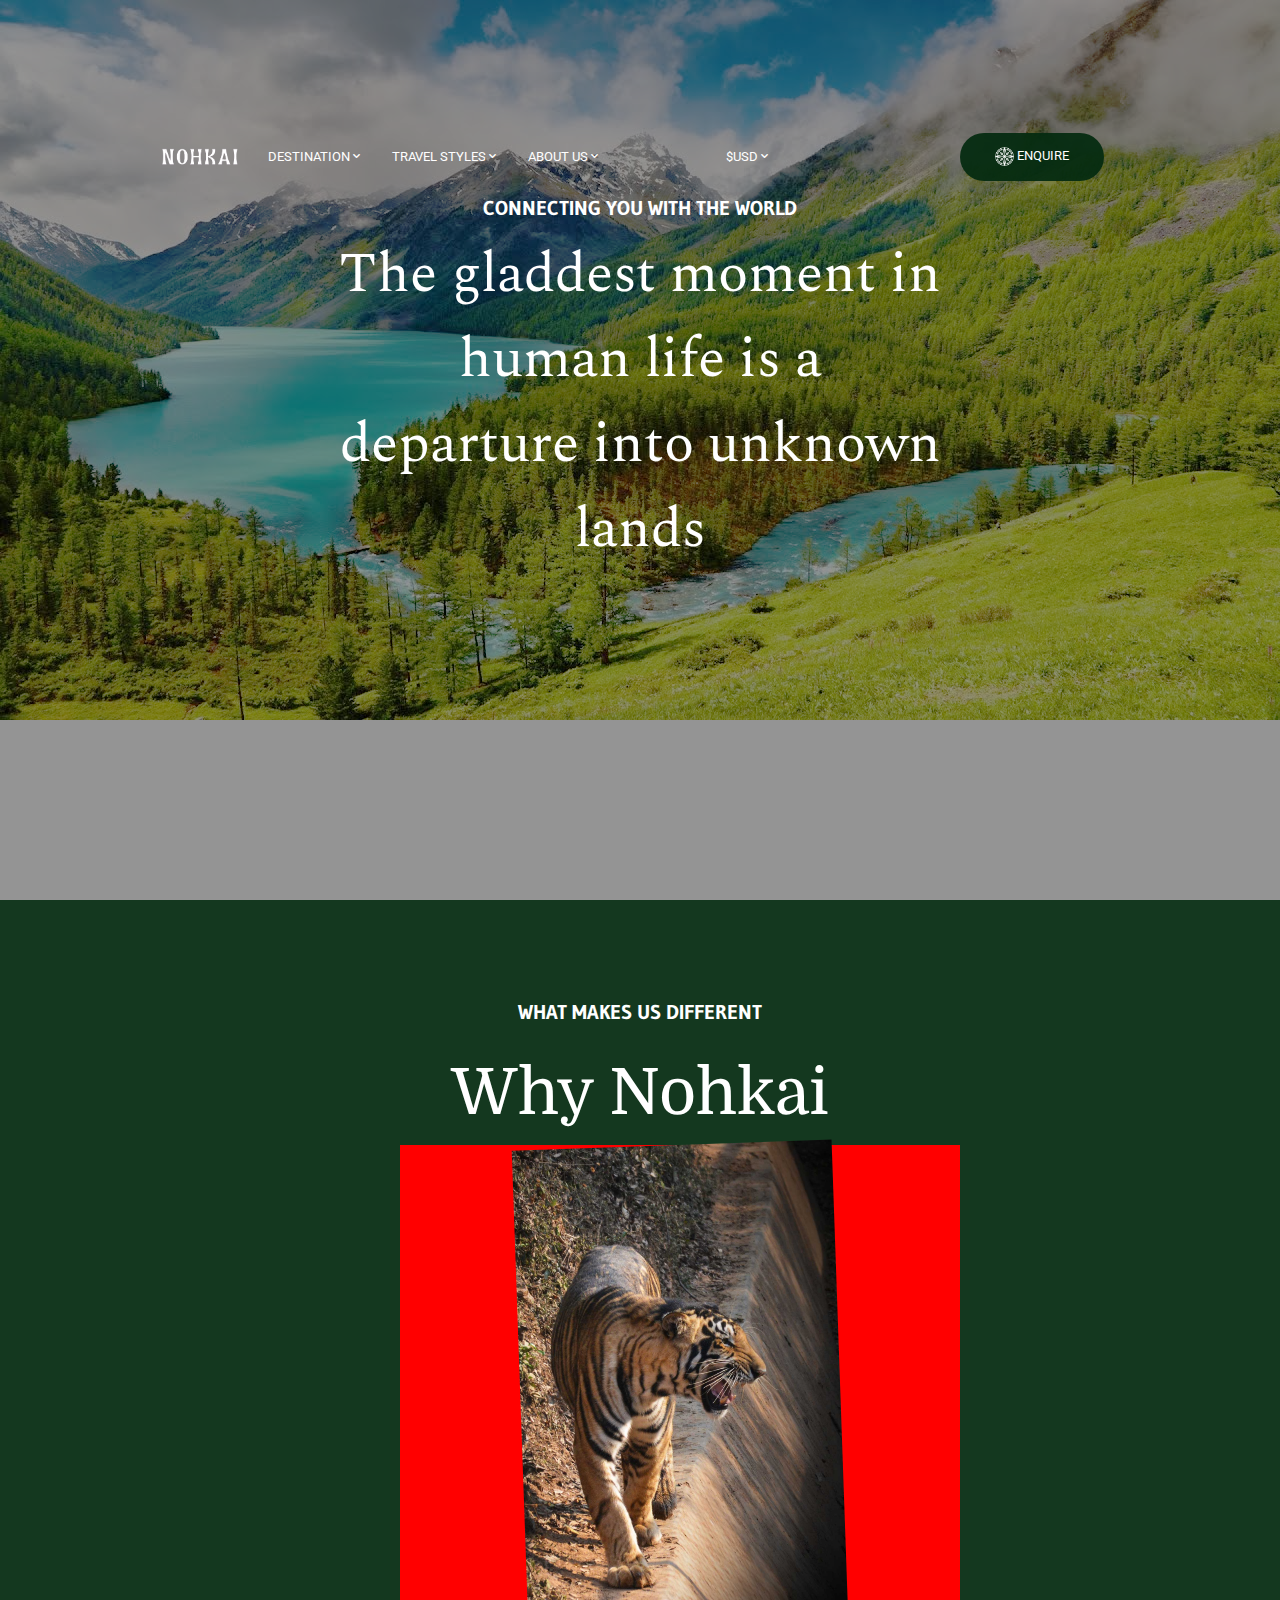
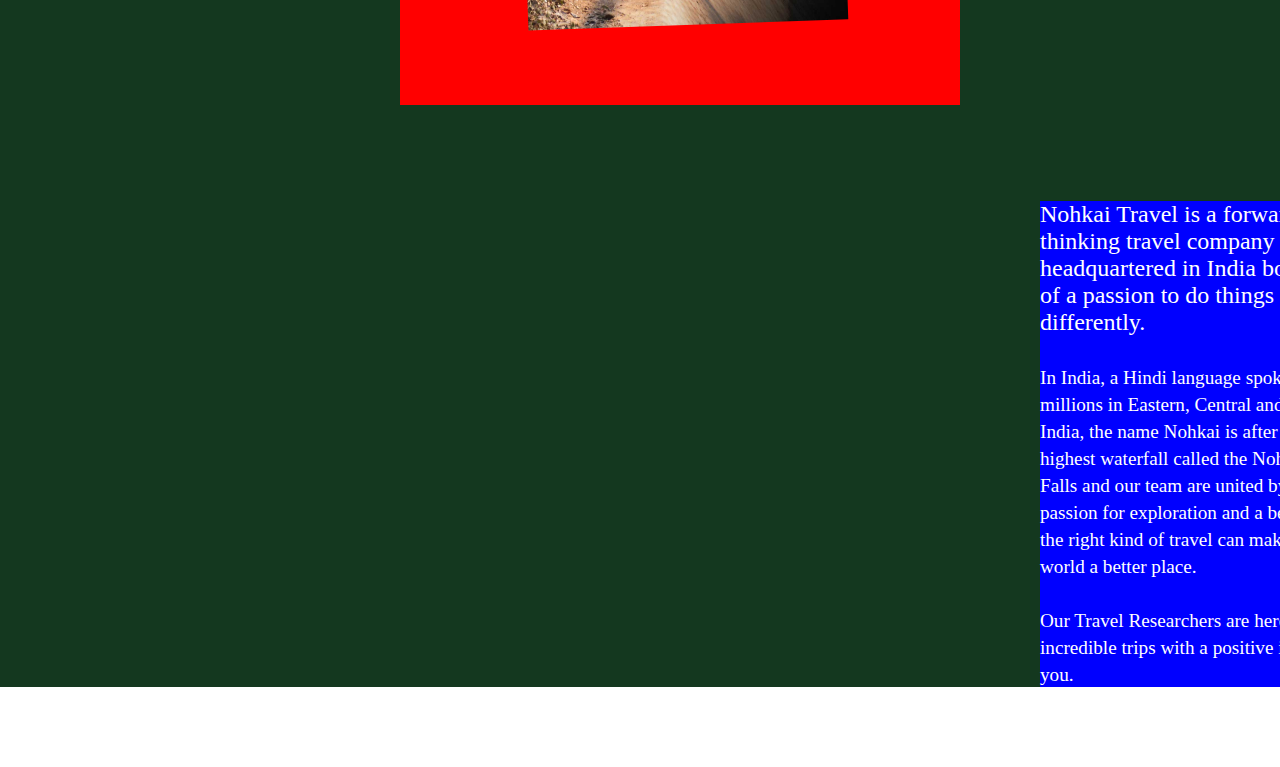
==== Travel/tour.html @ 5e2ddb23 "web dev" ====
<!DOCTYPE html>
<html lang="en">
<head>
    <meta charset="UTF-8">
    <meta http-equiv="X-UA-Compatible" content="IE=edge">
    <meta name="viewport" content="width=device-width, initial-scale=1.0">
    <link rel="stylesheet" href = "css/all.min.css">
    <link rel="stylesheet" href = "tour.css">
    <title>Nohkai | Home</title>
</head>
<body>
    <div class = "intro">
        <div class = "hdr">CONNECTING YOU WITH THE WORLD</div>
        <div class= "hdg">
            <p>The gladdest moment in human life is a departure into unknown lands</p>
        </div>
        <div class="nav">
            <img src="images/Nohkai_logo.png" alt= "Nohkai Logo" class= "logo">
            <ul>
                <li><a href= "#destination">DESTINATION <i class="fas fa-chevron-down"></i></a></li>
                <li><a href= "#travelstyles">TRAVEL STYLES <i class="fas fa-chevron-down"></i></a></li>
                <li class= "cntr-el"><a href= "#about">ABOUT US <i class="fas fa-chevron-down"></i></a></li>
                <li class= "usd"><a href= "#usd" id="usd-hr">$USD <i class="fas fa-chevron-down"></i></a></li>
                <li class="enquire"><a href= "#enquire" id= "nqr-hr"><img src="images/compass.png" alt="Compass" class="compass"> ENQUIRE</a></li>
            </ul>
        </div>
    </div>
    <div class= "features">
        <h6>WHAT MAKES US DIFFERENT</h6>
        <h2>Why Nohkai</h2>
        <div class= "cntrl-img">
            <img src="images/tiger.jpg" alt="Tiger">
        </div>
        <div class= "why-nohkai">Nohkai Travel is a forward-thinking travel company headquartered in India born out of a passion to do things differently.<br><br>
            <span>In India, a Hindi language spoken by millions in Eastern, Central and Southern India, the name Nohkai is after the
            highest waterfall called the NohkaLikai Falls and our team are united by a passion for exploration and a belief that 
            the right kind of travel can make the world a better place.<br><br>Our Travel Researchers are here to create incredible trips 
            with a positive impact for you.</span></div>
    </div> 
</body>
</html>
---- Travel/tour.css ----
@import url('https://fonts.googleapis.com/css2?family=Spectral:ital,wght@1,500&display=swap');/*spectral*/
@import url('https://fonts.googleapis.com/css2?family=Domine&display=swap');/*domine*/
@import url('https://fonts.googleapis.com/css2?family=Gudea:wght@700&display=swap');/*gudea*/
@import url('https://fonts.googleapis.com/css2?family=Roboto:wght@500&display=swap');/*roboto*/
*{
    box-sizing: border-box;
    margin: 0;
    padding: 0;
    text-decoration: none;
}
body{
    color: black;
}
.hdg{
    color: white;
    display: block;
    font-family: 'Spectral', serif;
    font-size: 3.5rem;
    margin: 0 auto 0 auto;
    padding: 0;
    position: relative;
    text-align:center;
    top: 13rem;
    width: 38rem;  
}
.hdr{
    color: #fff;
    display: block;
    font-family: 'Gudea', sans-serif;
    font-size: 1.25rem;
    font-weight: bold;
    margin: 0 auto 0 auto;
    position: relative;
    text-align: center;
    text-decoration: solid;
    top: 12.25rem;
    width: 30rem;
}
.intro:not(.hdr .head){
    background-blend-mode: darken;
    background-image:url("images/background_mountain.jpg");
    background-color: rgba(85, 85, 85, 0.63);
    background-repeat: no-repeat;
    background-size: 100%;
    height: 100vh;
    visibility: inherit;
    width: 100%;
}
.logo{
    cursor: pointer;
    bottom: 1rem;
    position: relative;
    width: 5rem;
}
.nav{
    align-items: center;
    bottom: 15rem;
    color: white;
    display: flex;
    font-family: 'Roboto', sans-serif;
    font-size: 0.8rem;
    justify-content: space-between;
    padding-left: 10rem;
    position: relative;
    width: 100%;
}
.nav > ul{
    display: inline-block;
    list-style-type: none;
    padding: 25px 0;
}
.nav > ul > .cntr-el{
    margin-right: 27rem;
}
.nav > ul > li{
    float: left;
    margin: 0 1rem;
    text-decoration: none;    
}
.nav > ul > li > a{
    color: white;
    position: relative;
}
.nav > ul > li > a::after{/*underline*/
    background-color: white;
    bottom: 0;
    content: "";
    height: 0.07rem;
    left: 0;
    position: absolute;
    transition: 0.3s;
    width: 0;
}
.nav > ul > li > a:hover::after{
    width: 100%;
}
.nav > ul > li > a > .compass{
    height: 1.2rem;
    position: relative;
    top: 0.35rem;
    width: 1.2rem;
}
.nav > ul > .enquire{
    align-items: center;
    background-color: rgba(4, 43, 16, 0.938);
    border-radius: 3.125rem;
    bottom: 1rem;
    cursor: pointer;
    height: 3rem;
    padding-top: 0.5rem;
    position: relative;
    right: 10rem;
    text-align: center;
    width: 9rem;
}
.nav > ul > .enquire:hover{
    background-color: rgb(236, 93, 10);
}
.nav > ul > li > #nqr-hr::after{
    background-color: transparent;
}
.nav > ul > li > #usd-hr::after{
    background-color: transparent;
}
.nav > ul > li > a > i{
    bottom: 0.1rem;
    font-size: 0.5rem;
    position: relative;
}
.nav > ul > .usd{
   position: relative; 
   right: 20rem;
}

/*mid part*/

.features{
    background-color: rgba(4, 43, 16, 0.938);
    color: white;
    height: auto;
    text-align: center;
    padding-top: 6.25rem;
    width: 100%;
}
.features h6{
    font-family: 'Gudea', sans-serif;
    font-size: 1.25rem;
}
.features h2{
    font-family: 'Domine', serif;
    font-size: 4rem;
    font-weight: lighter;
    padding-top: 2rem;
}
.features .cntrl-img{
    background-color: red;
    display: inline-block;
    height: 35rem;
    margin: 1rem 25rem;
    width: 35rem;
}
.features .cntrl-img img{
    height: 30rem;
    width: 20rem;
    transform: rotate(-2deg);
}
.features .why-nohkai{
    background-color: blue;
    font-size: 1.5rem;
    margin: 5rem 65rem;
    text-align: left;
    width: 20rem;
}
.features .why-nohkai span{
    font-size: 1.2rem;
}
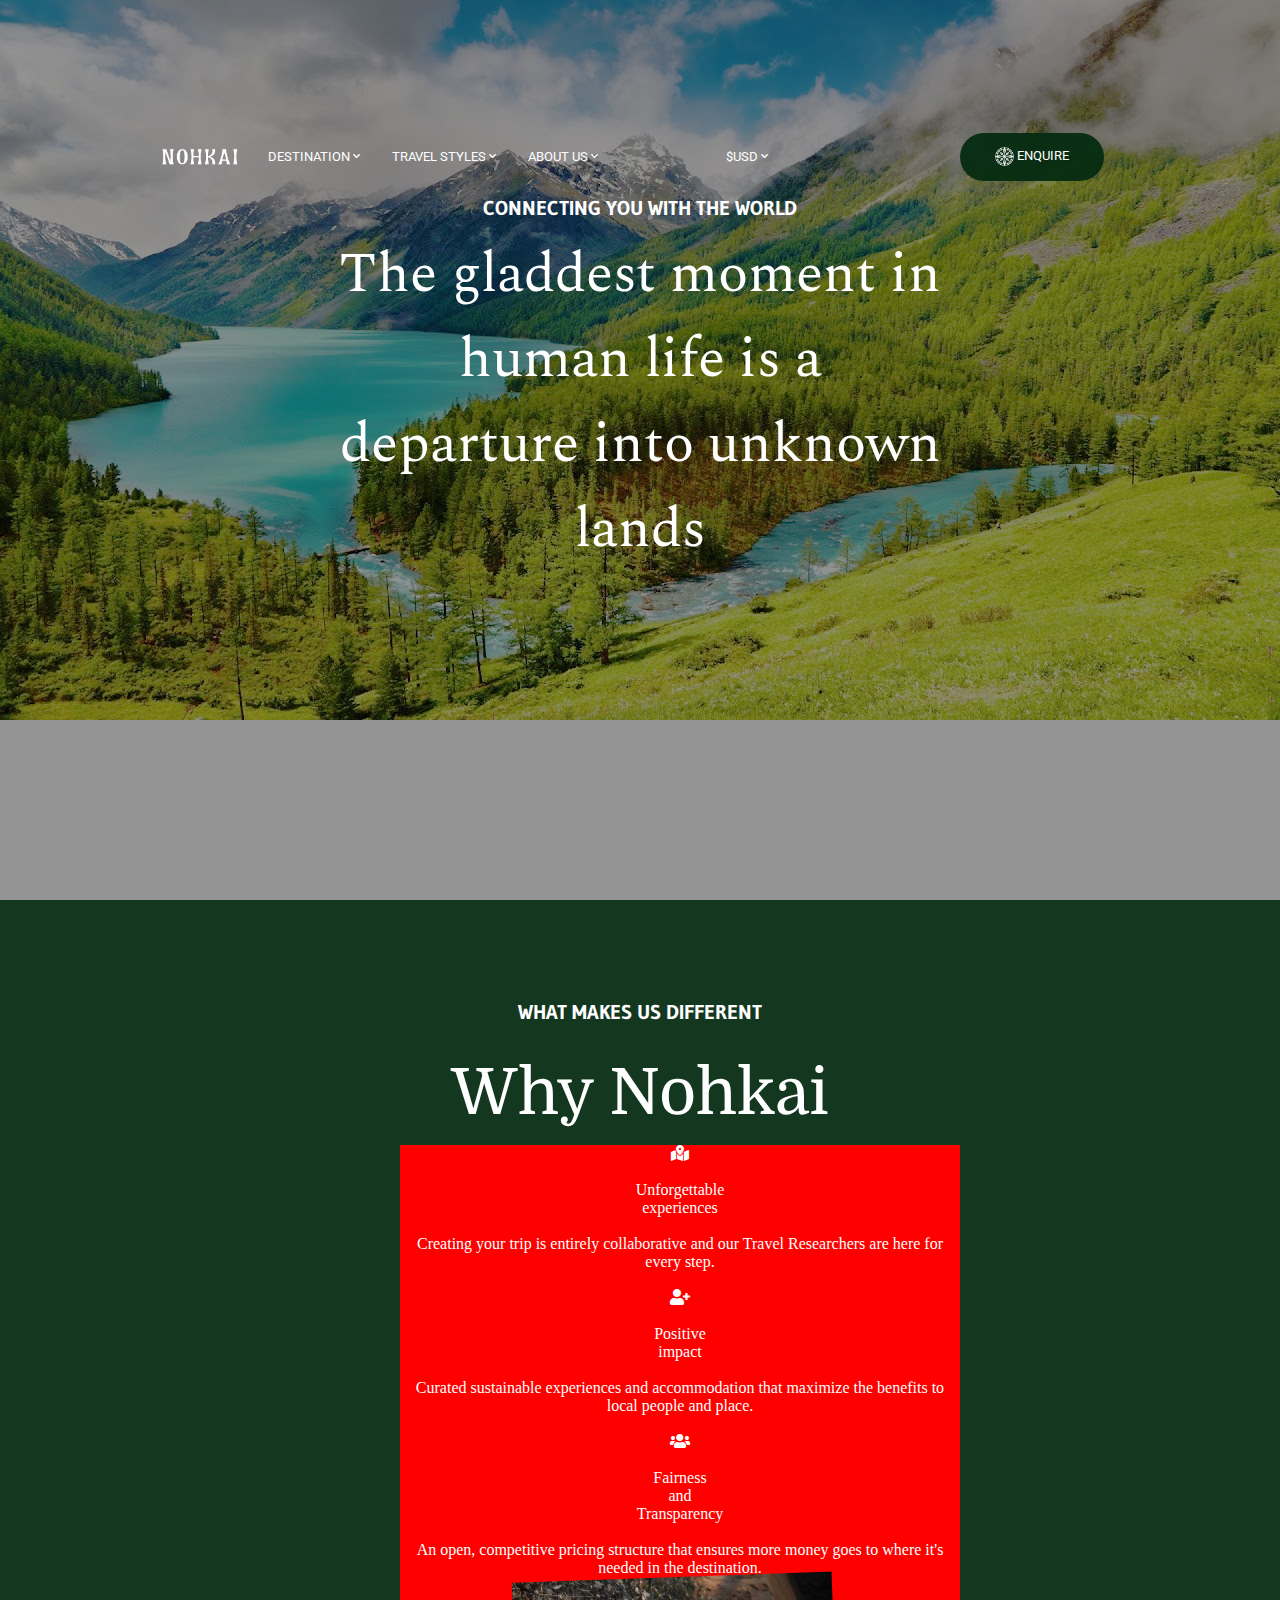
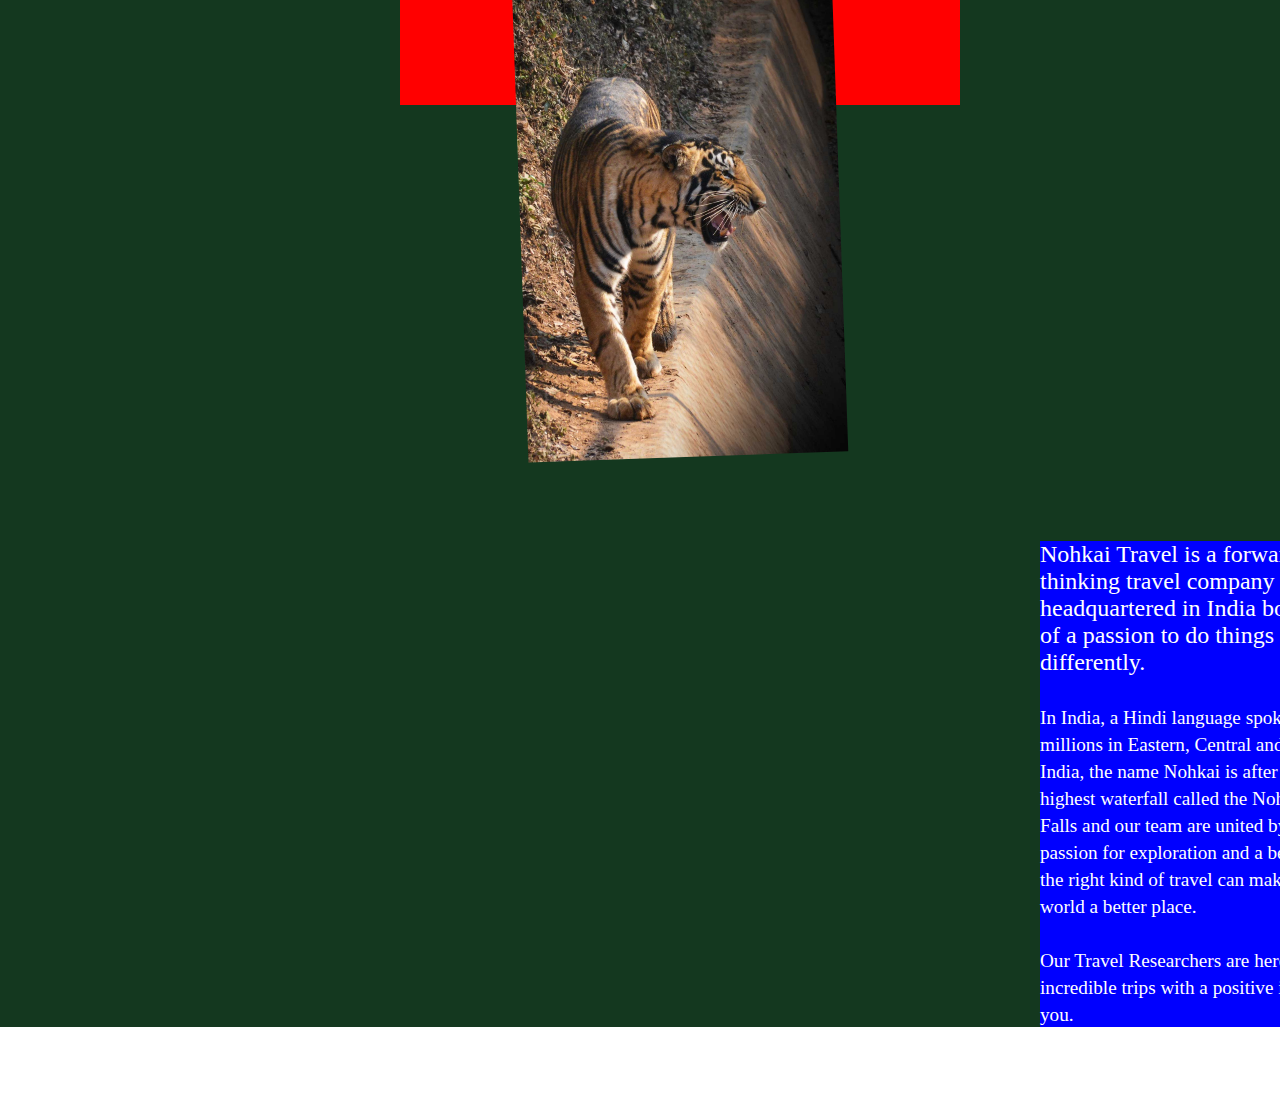
==== commit c5ccee13: "Update tour.html" ====
--- a/Travel/tour.html
+++ b/Travel/tour.html
@@ -4,6 +4,7 @@
     <meta charset="UTF-8">
     <meta http-equiv="X-UA-Compatible" content="IE=edge">
     <meta name="viewport" content="width=device-width, initial-scale=1.0">
+    <link rel="icon" type="image/png" href="images/favicon.ico"/>
     <link rel="stylesheet" href = "css/all.min.css">
     <link rel="stylesheet" href = "tour.css">
     <title>Nohkai | Home</title>
@@ -29,6 +30,12 @@
         <h6>WHAT MAKES US DIFFERENT</h6>
         <h2>Why Nohkai</h2>
         <div class= "cntrl-img">
+            <div class = "describe"><span class = "heading"><i class="fas fa-map-marked-alt"></i><br><br>Unforgettable<br>experiences<br><br></span>
+                Creating your trip is entirely collaborative and our Travel Researchers are here for every step.</div><br>
+            <div class = "describe impact"><span class = "heading"><i class="fas fa-user-plus"></i><br><br>Positive<br>impact<br><br></span>
+                Curated sustainable experiences and accommodation that maximize the benefits to local people and place.</div><br>
+            <div class = "describe fair"><span class = "heading"><i class="fas fa-users"></i><br><br>Fairness<br>and<br>Transparency<br><br></span>
+                An open, competitive pricing structure that ensures more money goes to where it's needed in the destination.</div>
             <img src="images/tiger.jpg" alt="Tiger">
         </div>
         <div class= "why-nohkai">Nohkai Travel is a forward-thinking travel company headquartered in India born out of a passion to do things differently.<br><br>
@@ -38,4 +45,4 @@
             with a positive impact for you.</span></div>
     </div> 
 </body>
-</html>+</html>
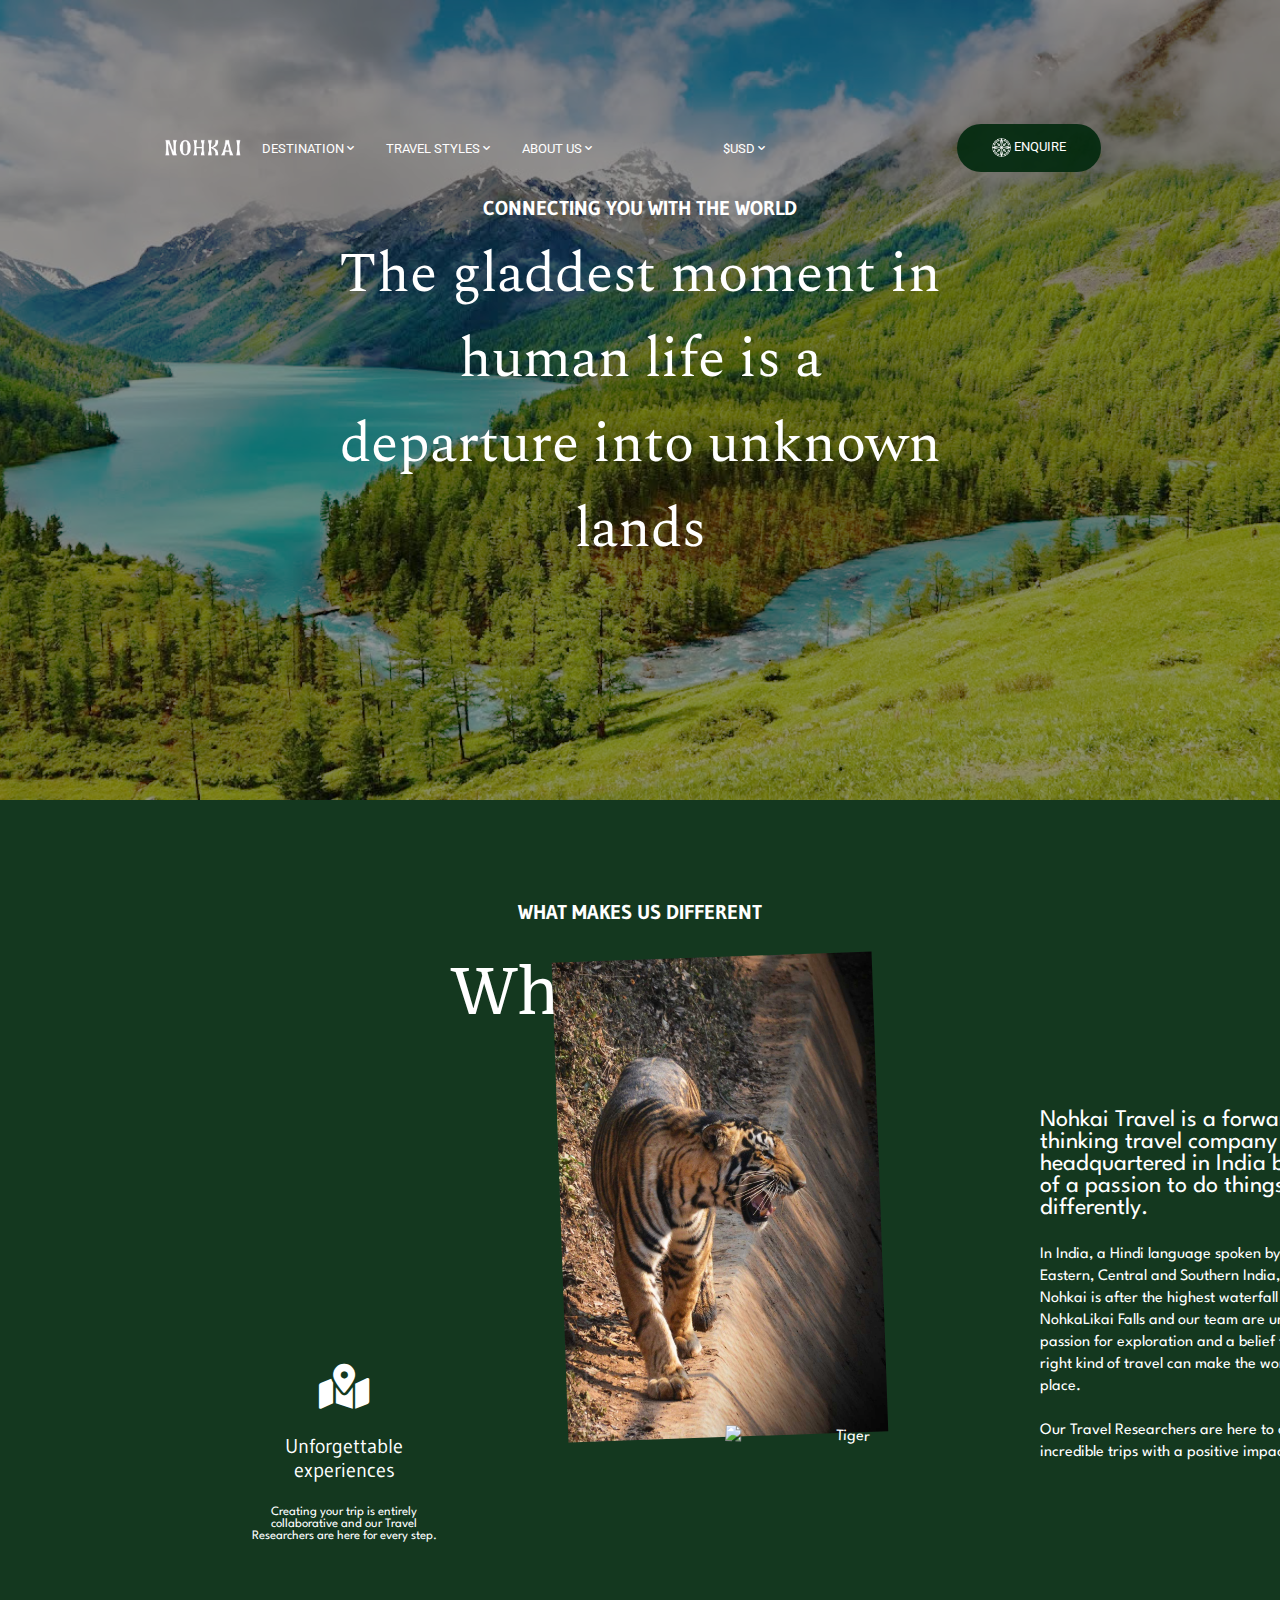
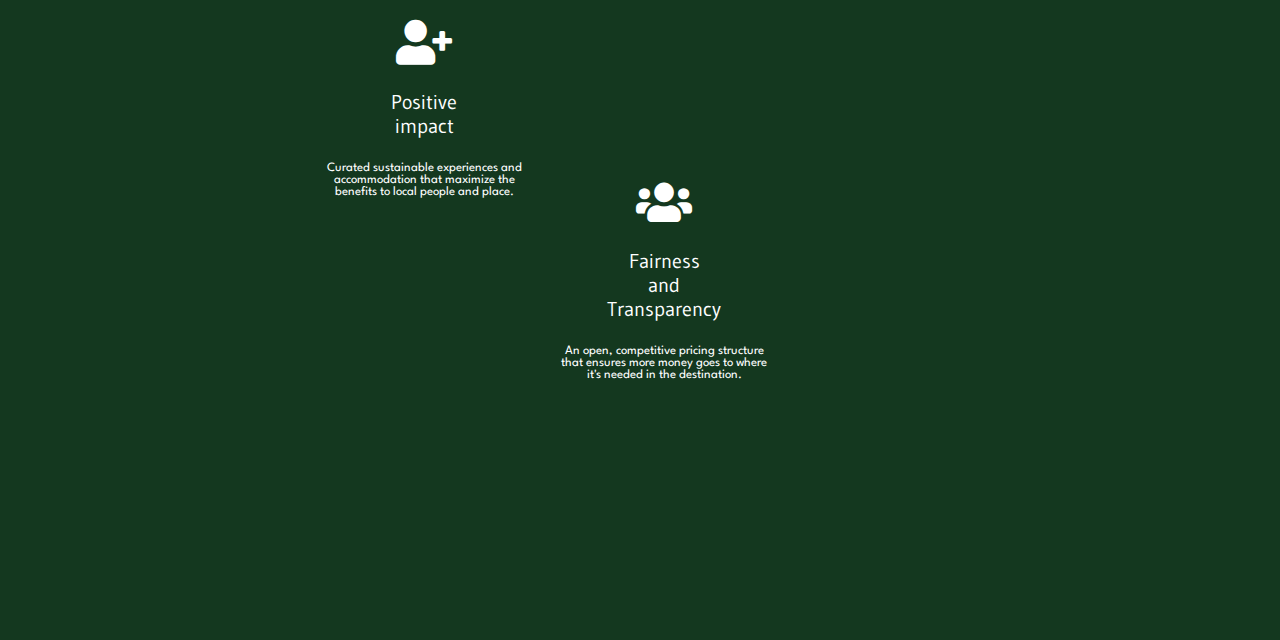
==== commit c7602f9f: "Update tour.html" ====
--- a/Travel/tour.html
+++ b/Travel/tour.html
@@ -3,7 +3,7 @@
 <head>
     <meta charset="UTF-8">
     <meta http-equiv="X-UA-Compatible" content="IE=edge">
-    <meta name="viewport" content="width=device-width, initial-scale=1.0">
+    <meta name="viewport" content="width=device-width, initial-scale=1">
     <link rel="icon" type="image/png" href="images/favicon.ico"/>
     <link rel="stylesheet" href = "css/all.min.css">
     <link rel="stylesheet" href = "tour.css">
@@ -16,20 +16,25 @@
             <p>The gladdest moment in human life is a departure into unknown lands</p>
         </div>
         <div class="nav">
+            <div></div>
             <img src="images/Nohkai_logo.png" alt= "Nohkai Logo" class= "logo">
             <ul>
                 <li><a href= "#destination">DESTINATION <i class="fas fa-chevron-down"></i></a></li>
                 <li><a href= "#travelstyles">TRAVEL STYLES <i class="fas fa-chevron-down"></i></a></li>
                 <li class= "cntr-el"><a href= "#about">ABOUT US <i class="fas fa-chevron-down"></i></a></li>
+            </ul>
+            <ul>
                 <li class= "usd"><a href= "#usd" id="usd-hr">$USD <i class="fas fa-chevron-down"></i></a></li>
                 <li class="enquire"><a href= "#enquire" id= "nqr-hr"><img src="images/compass.png" alt="Compass" class="compass"> ENQUIRE</a></li>
             </ul>
+            <div></div>
         </div>
     </div>
     <div class= "features">
         <h6>WHAT MAKES US DIFFERENT</h6>
         <h2>Why Nohkai</h2>
         <div class= "cntrl-img">
+
             <div class = "describe"><span class = "heading"><i class="fas fa-map-marked-alt"></i><br><br>Unforgettable<br>experiences<br><br></span>
                 Creating your trip is entirely collaborative and our Travel Researchers are here for every step.</div><br>
             <div class = "describe impact"><span class = "heading"><i class="fas fa-user-plus"></i><br><br>Positive<br>impact<br><br></span>
@@ -37,7 +42,10 @@
             <div class = "describe fair"><span class = "heading"><i class="fas fa-users"></i><br><br>Fairness<br>and<br>Transparency<br><br></span>
                 An open, competitive pricing structure that ensures more money goes to where it's needed in the destination.</div>
             <img src="images/tiger.jpg" alt="Tiger">
+            <img class = "taj" src="images/taj_mahal.jpg" alt="Tiger">
+
         </div>
+
         <div class= "why-nohkai">Nohkai Travel is a forward-thinking travel company headquartered in India born out of a passion to do things differently.<br><br>
             <span>In India, a Hindi language spoken by millions in Eastern, Central and Southern India, the name Nohkai is after the
             highest waterfall called the NohkaLikai Falls and our team are united by a passion for exploration and a belief that 
--- a/Travel/tour.css
+++ b/Travel/tour.css
@@ -2,6 +2,7 @@
 @import url('https://fonts.googleapis.com/css2?family=Domine&display=swap');/*domine*/
 @import url('https://fonts.googleapis.com/css2?family=Gudea:wght@700&display=swap');/*gudea*/
 @import url('https://fonts.googleapis.com/css2?family=Roboto:wght@500&display=swap');/*roboto*/
+@import url('https://fonts.googleapis.com/css2?family=Spartan:wght@300&display=swap');/* spartan */
 *{
     box-sizing: border-box;
     margin: 0;
@@ -41,14 +42,13 @@
     background-image:url("images/background_mountain.jpg");
     background-color: rgba(85, 85, 85, 0.63);
     background-repeat: no-repeat;
-    background-size: 100%;
-    height: 100vh;
-    visibility: inherit;
+    background-position:center;
+    background-size: cover;
+    height: 50rem;
     width: 100%;
 }
 .logo{
     cursor: pointer;
-    bottom: 1rem;
     position: relative;
     width: 5rem;
 }
@@ -57,6 +57,7 @@
     bottom: 15rem;
     color: white;
     display: flex;
+    flex-direction: row;
     font-family: 'Roboto', sans-serif;
     font-size: 0.8rem;
     justify-content: space-between;
@@ -65,17 +66,18 @@
     width: 100%;
 }
 .nav > ul{
-    display: inline-block;
+    align-items: center;
+    display: flex;
+    flex-direction: row;
+    justify-content: space-evenly;
     list-style-type: none;
-    padding: 25px 0;
+    padding: 1 rem 0;
 }
 .nav > ul > .cntr-el{
     margin-right: 27rem;
 }
 .nav > ul > li{
-    float: left;
-    margin: 0 1rem;
-    text-decoration: none;    
+    margin: 0 1rem;    
 }
 .nav > ul > li > a{
     color: white;
@@ -104,7 +106,6 @@
     align-items: center;
     background-color: rgba(4, 43, 16, 0.938);
     border-radius: 3.125rem;
-    bottom: 1rem;
     cursor: pointer;
     height: 3rem;
     padding-top: 0.5rem;
@@ -131,13 +132,24 @@
    position: relative; 
    right: 20rem;
 }
+/* 1st comp mobile */
 
-/*mid part*/
+@media only screen and (max-width: 992px) {
+    .nav{
+        background-color: red;
+    }
+}
 
+/*2nd component*/
+
+.heading{
+    font-family: 'Gudea', sans-serif;
+    font-size: 1.25rem;
+}
 .features{
     background-color: rgba(4, 43, 16, 0.938);
     color: white;
-    height: auto;
+    height: 90rem;
     text-align: center;
     padding-top: 6.25rem;
     width: 100%;
@@ -153,24 +165,53 @@
     padding-top: 2rem;
 }
 .features .cntrl-img{
-    background-color: red;
-    display: inline-block;
-    height: 35rem;
-    margin: 1rem 25rem;
-    width: 35rem;
+    font-family: 'Spartan', sans-serif;
+    height: 64rem;
+    position: absolute;
+    margin: 1rem 15rem;
+    width: 40rem;
+}
+.features .cntrl-img .describe{
+    font-size: 0.8rem;
+    position: relative;
+    text-align: center;
+    top: 20rem;
+    width: 13rem;
+}
+.features .cntrl-img .fair{
+    left: 20rem;
+    top: 22rem;
 }
 .features .cntrl-img img{
+    bottom: 42rem;
     height: 30rem;
+    left: 10rem;
+    position: relative;
+    transform: rotate(-2deg);
     width: 20rem;
-    transform: rotate(-2deg);
+}
+.features .cntrl-img .impact{
+    left: 5rem;
+    top: 24rem;
+}
+.features .cntrl-img span i{
+    font-size: 2.8rem;
+}
+.features .cntrl-img .taj{
+    bottom: 20rem;
+    height: 20rem;
+    left: 30rem;
+    position: absolute;
+    transform: rotate(2deg);
+    width: 15rem;
 }
 .features .why-nohkai{
-    background-color: blue;
+    font-family: 'Spartan', sans-serif;
     font-size: 1.5rem;
     margin: 5rem 65rem;
     text-align: left;
     width: 20rem;
 }
 .features .why-nohkai span{
-    font-size: 1.2rem;
-}+    font-size: 1rem;
+}
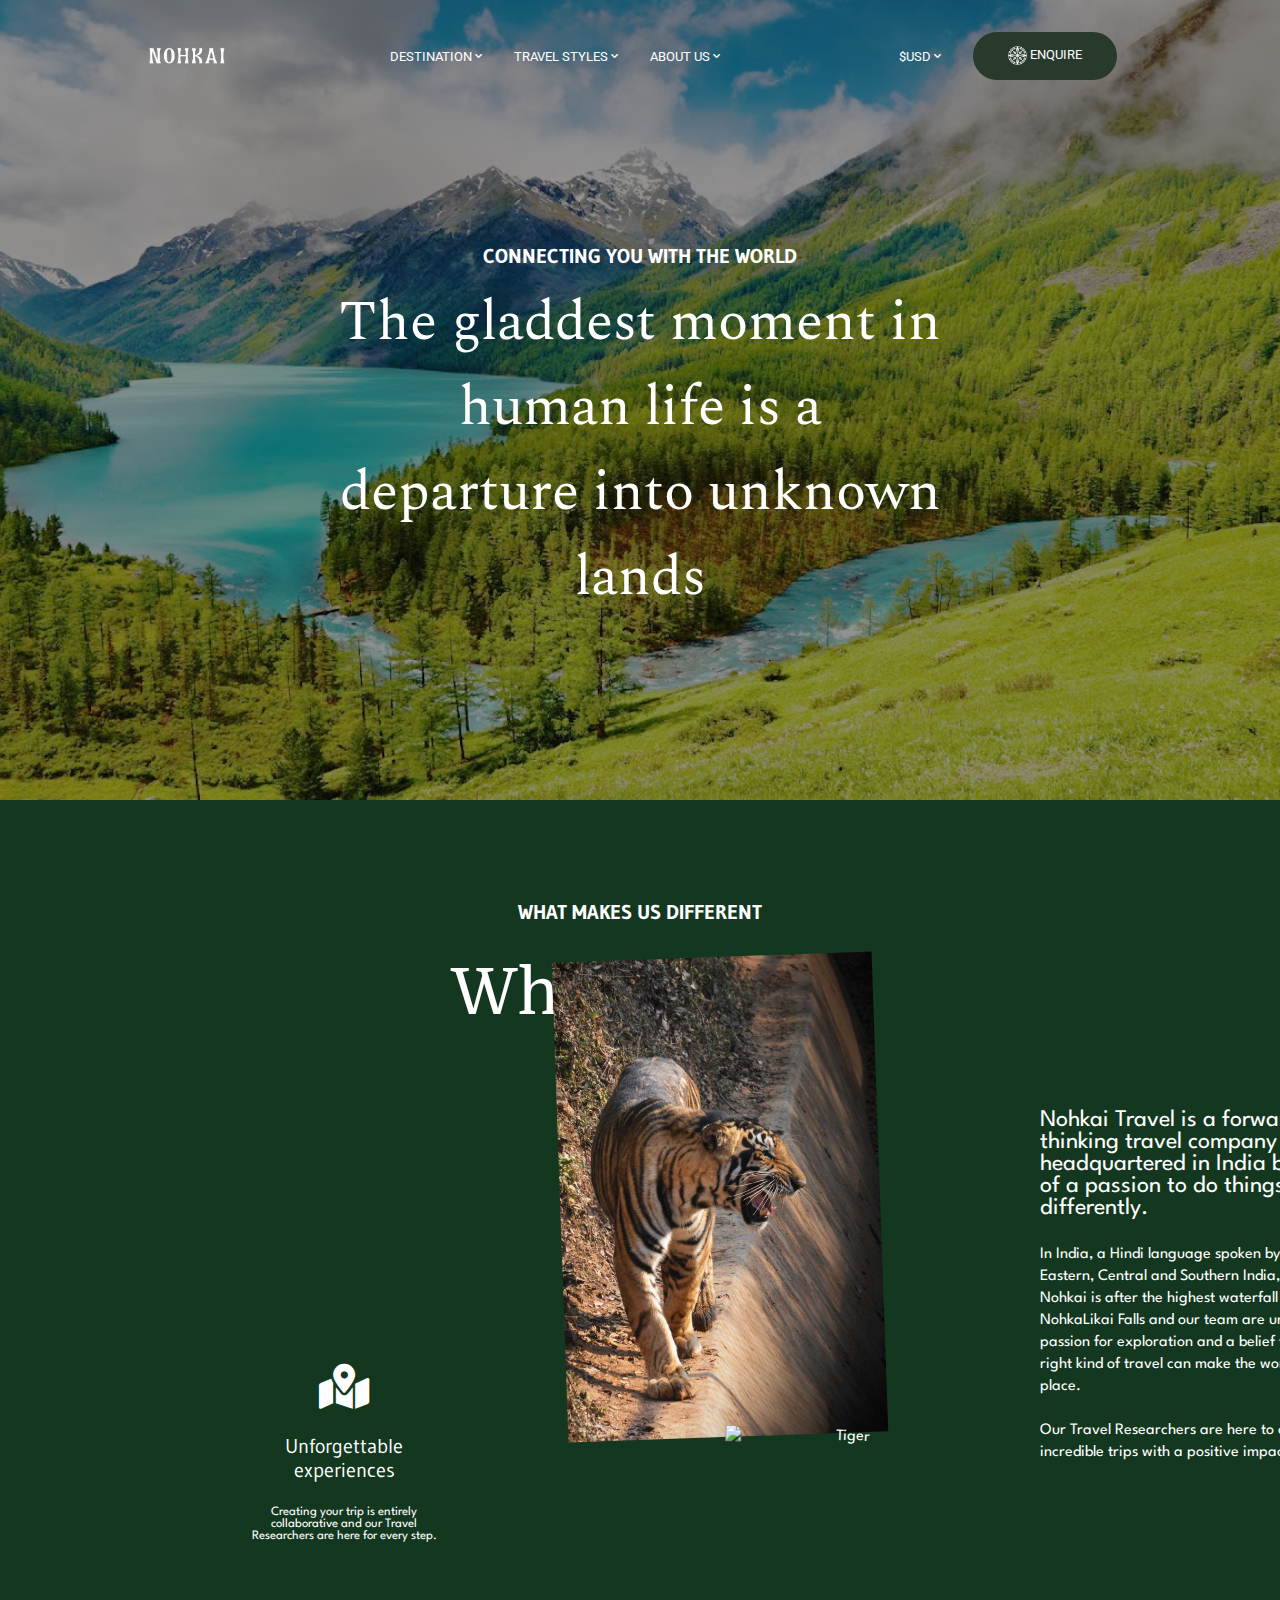
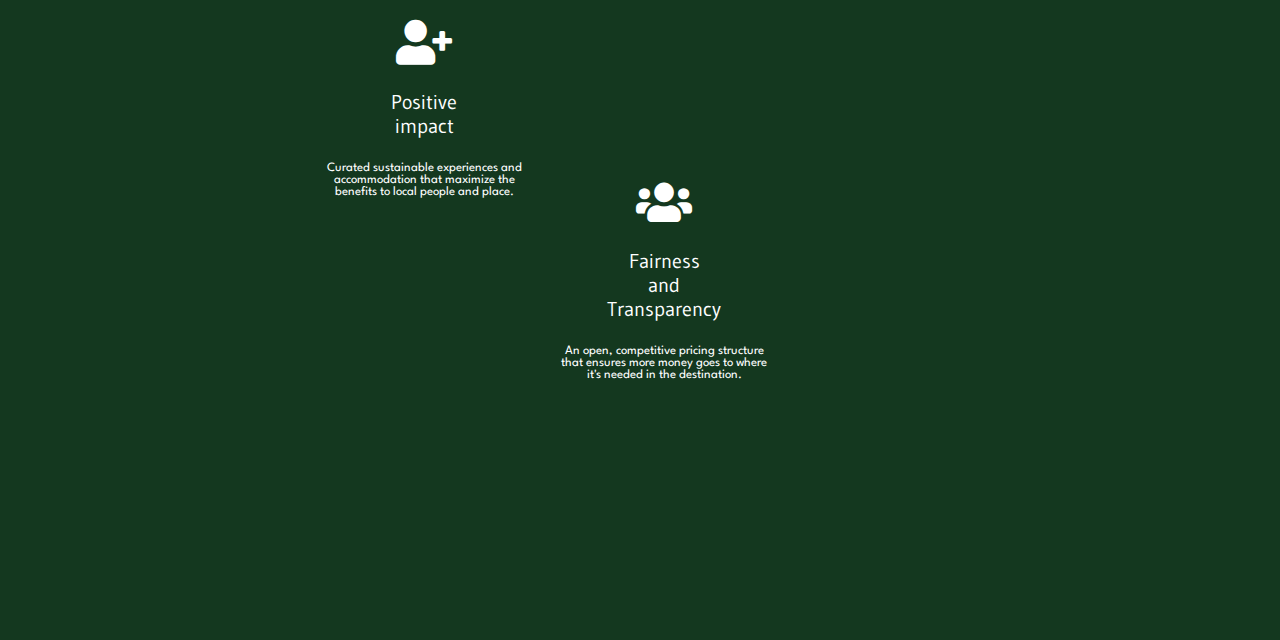
==== commit abce359e: "Update tour.html" ====
--- a/Travel/tour.html
+++ b/Travel/tour.html
@@ -11,24 +11,27 @@
 </head>
 <body>
     <div class = "intro">
-        <div class = "hdr">CONNECTING YOU WITH THE WORLD</div>
-        <div class= "hdg">
-            <p>The gladdest moment in human life is a departure into unknown lands</p>
-        </div>
         <div class="nav">
             <div></div>
             <img src="images/Nohkai_logo.png" alt= "Nohkai Logo" class= "logo">
-            <ul>
+            <ul class = "opt">
                 <li><a href= "#destination">DESTINATION <i class="fas fa-chevron-down"></i></a></li>
                 <li><a href= "#travelstyles">TRAVEL STYLES <i class="fas fa-chevron-down"></i></a></li>
                 <li class= "cntr-el"><a href= "#about">ABOUT US <i class="fas fa-chevron-down"></i></a></li>
             </ul>
             <ul>
                 <li class= "usd"><a href= "#usd" id="usd-hr">$USD <i class="fas fa-chevron-down"></i></a></li>
-                <li class="enquire"><a href= "#enquire" id= "nqr-hr"><img src="images/compass.png" alt="Compass" class="compass"> ENQUIRE</a></li>
+                <li class="enquire"><a href= "#enquire" id= "nqr-hr"><img src="images/compass.png" alt="Compass" class="compass"> ENQUIRE</a><i class="fas fa-bars"></i></li>
             </ul>
             <div></div>
         </div>
+
+        <div class = "hdr">CONNECTING YOU WITH THE WORLD</div>
+
+        <div class= "hdg">
+            <p>The gladdest moment in human life is a departure into unknown lands</p>
+        </div>
+
     </div>
     <div class= "features">
         <h6>WHAT MAKES US DIFFERENT</h6>
--- a/Travel/tour.css
+++ b/Travel/tour.css
@@ -54,14 +54,13 @@
 }
 .nav{
     align-items: center;
-    bottom: 15rem;
+    top: 2rem;
     color: white;
     display: flex;
     flex-direction: row;
     font-family: 'Roboto', sans-serif;
     font-size: 0.8rem;
     justify-content: space-between;
-    padding-left: 10rem;
     position: relative;
     width: 100%;
 }
@@ -73,12 +72,10 @@
     list-style-type: none;
     padding: 1 rem 0;
 }
-.nav > ul > .cntr-el{
-    margin-right: 27rem;
-}
 .nav > ul > li{
     margin: 0 1rem;    
 }
+
 .nav > ul > li > a{
     color: white;
     position: relative;
@@ -104,18 +101,20 @@
 }
 .nav > ul > .enquire{
     align-items: center;
-    background-color: rgba(4, 43, 16, 0.938);
+    background-color: #283a2c;
     border-radius: 3.125rem;
     cursor: pointer;
     height: 3rem;
     padding-top: 0.5rem;
     position: relative;
-    right: 10rem;
     text-align: center;
     width: 9rem;
 }
 .nav > ul > .enquire:hover{
     background-color: rgb(236, 93, 10);
+}
+.nav ul .enquire i{
+ display: none;       
 }
 .nav > ul > li > #nqr-hr::after{
     background-color: transparent;
@@ -130,13 +129,63 @@
 }
 .nav > ul > .usd{
    position: relative; 
-   right: 20rem;
 }
 /* 1st comp mobile */
 
-@media only screen and (max-width: 992px) {
+@media only screen and (max-width: 1024px) {
     .nav{
-        background-color: red;
+        justify-content: space-around;
+    }
+    .nav .logo{
+        right: 13rem;
+        width: 7.5rem;
+    }
+    .nav .opt, .nav ul .usd, .nav ul .enquire img{
+        display: none;
+    }
+    .nav ul .enquire{
+        background-color: transparent;
+        font-size: 1.2rem;
+        left: 13rem;;
+    }
+    .nav ul .enquire:hover{
+        background-color: transparent;
+    }
+    .nav ul .enquire i{
+        display: inline-block;
+        margin-left: 2rem;
+    }
+}
+@media only screen and (max-width: 922px) {
+    .nav .logo{
+        right: 10rem;
+    }
+    .nav ul .enquire{
+        left: 11rem;;
+    }
+}
+@media only screen and (max-width: 750px) {
+    .nav .logo{
+        right: 8rem;
+    }
+    .nav ul .enquire{
+        left: 9rem;;
+    }
+}
+@media only screen and (max-width: 680px) {
+    .nav .logo{
+        right: 5rem;
+    }
+    .nav ul .enquire{
+        left: 6rem;;
+    }
+}
+@media only screen and (max-width: 550px) {
+    .nav .logo{
+        right: 2rem;
+    }
+    .nav ul .enquire{
+        left: 3rem;;
     }
 }
 
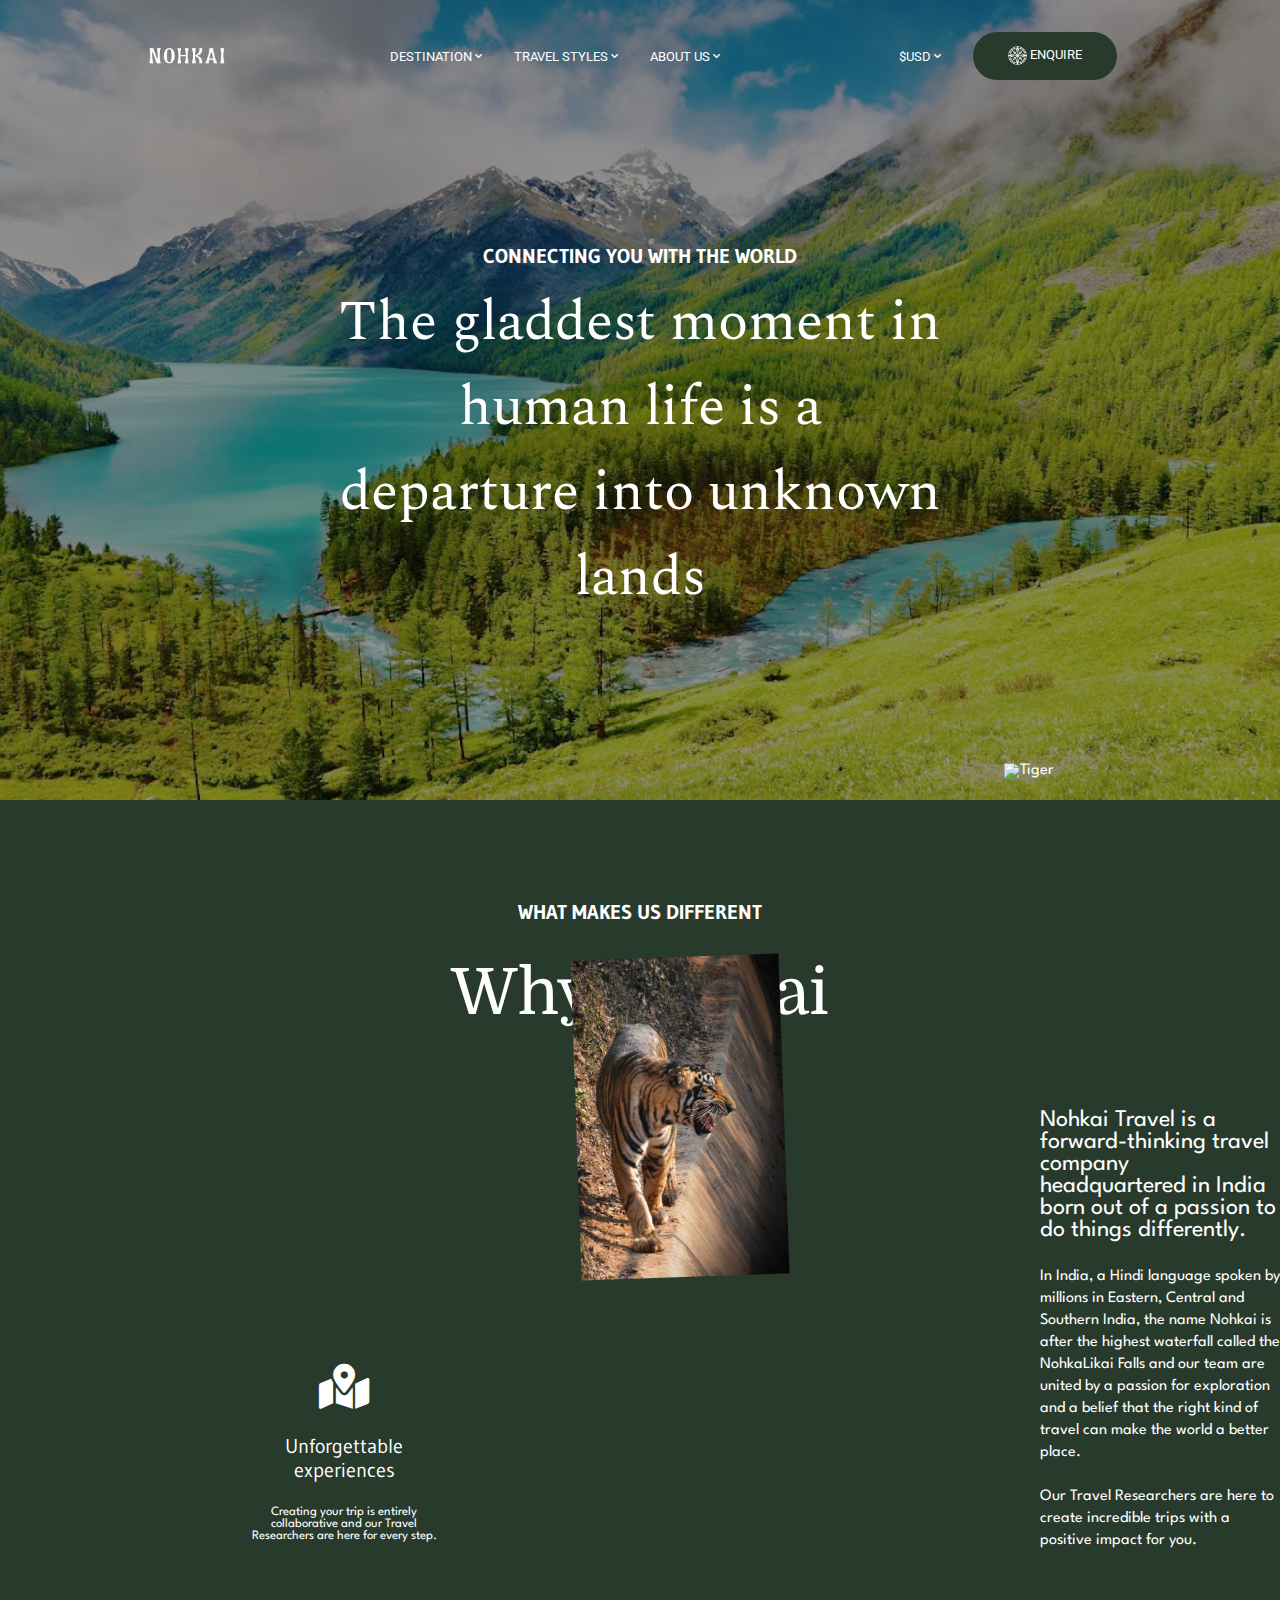
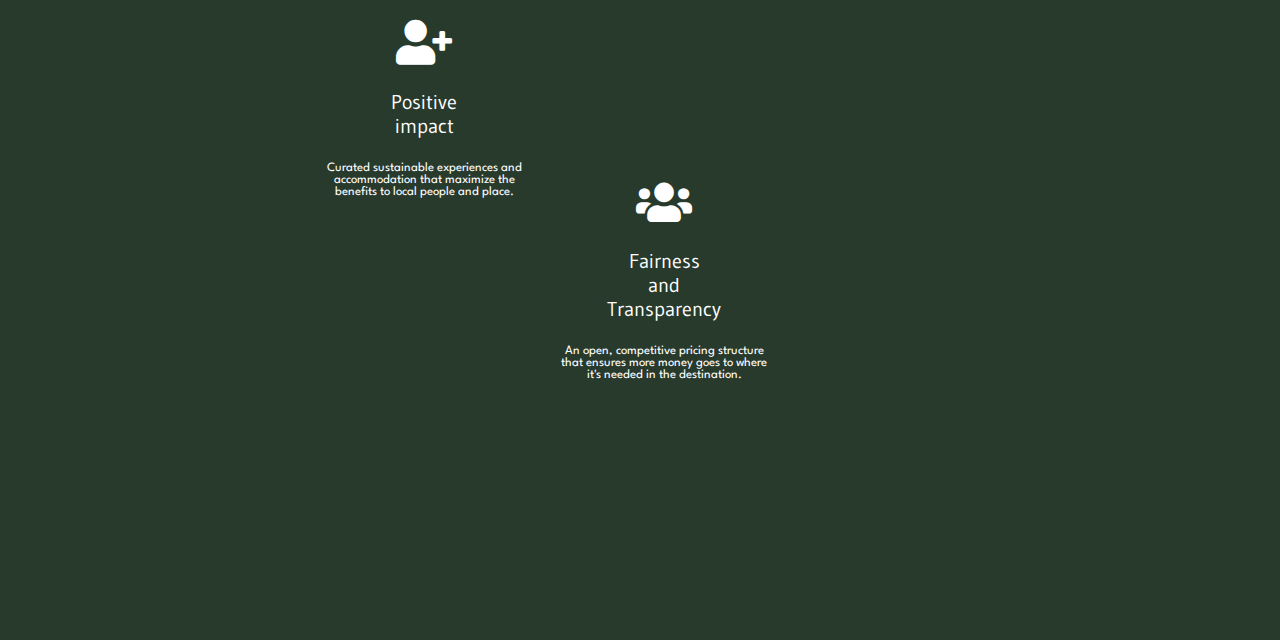
==== commit e2612bb8: "Update tour.html" ====
--- a/Travel/tour.html
+++ b/Travel/tour.html
@@ -44,8 +44,8 @@
                 Curated sustainable experiences and accommodation that maximize the benefits to local people and place.</div><br>
             <div class = "describe fair"><span class = "heading"><i class="fas fa-users"></i><br><br>Fairness<br>and<br>Transparency<br><br></span>
                 An open, competitive pricing structure that ensures more money goes to where it's needed in the destination.</div>
-            <img src="images/tiger.jpg" alt="Tiger">
-            <img class = "taj" src="images/taj_mahal.jpg" alt="Tiger">
+            <div class= "img2"><img src="images/tiger.jpg" alt="Tiger"></div>
+            <div class= "img2 taj"><img src="images/taj_mahal.jpg" alt="Tiger"></div>
 
         </div>
 
--- a/Travel/tour.css
+++ b/Travel/tour.css
@@ -165,6 +165,10 @@
     }
 }
 @media only screen and (max-width: 750px) {
+    .hdg{
+        width: 25rem;
+        font-size: 3rem;
+    }
     .nav .logo{
         right: 8rem;
     }
@@ -196,7 +200,7 @@
     font-size: 1.25rem;
 }
 .features{
-    background-color: rgba(4, 43, 16, 0.938);
+    background-color: #283a2c;
     color: white;
     height: 90rem;
     text-align: center;
@@ -264,3 +268,16 @@
 .features .why-nohkai span{
     font-size: 1rem;
 }
+@media only screen and (max-width: 1300px) {
+    .features .cntrl-img{
+        width: 35rem;
+    }
+    .features .cntrl-img img{
+        height: 20rem;
+        width: 13rem;
+    }
+    .features .why-nohkai{
+        width: 15rem;
+    }
+
+}
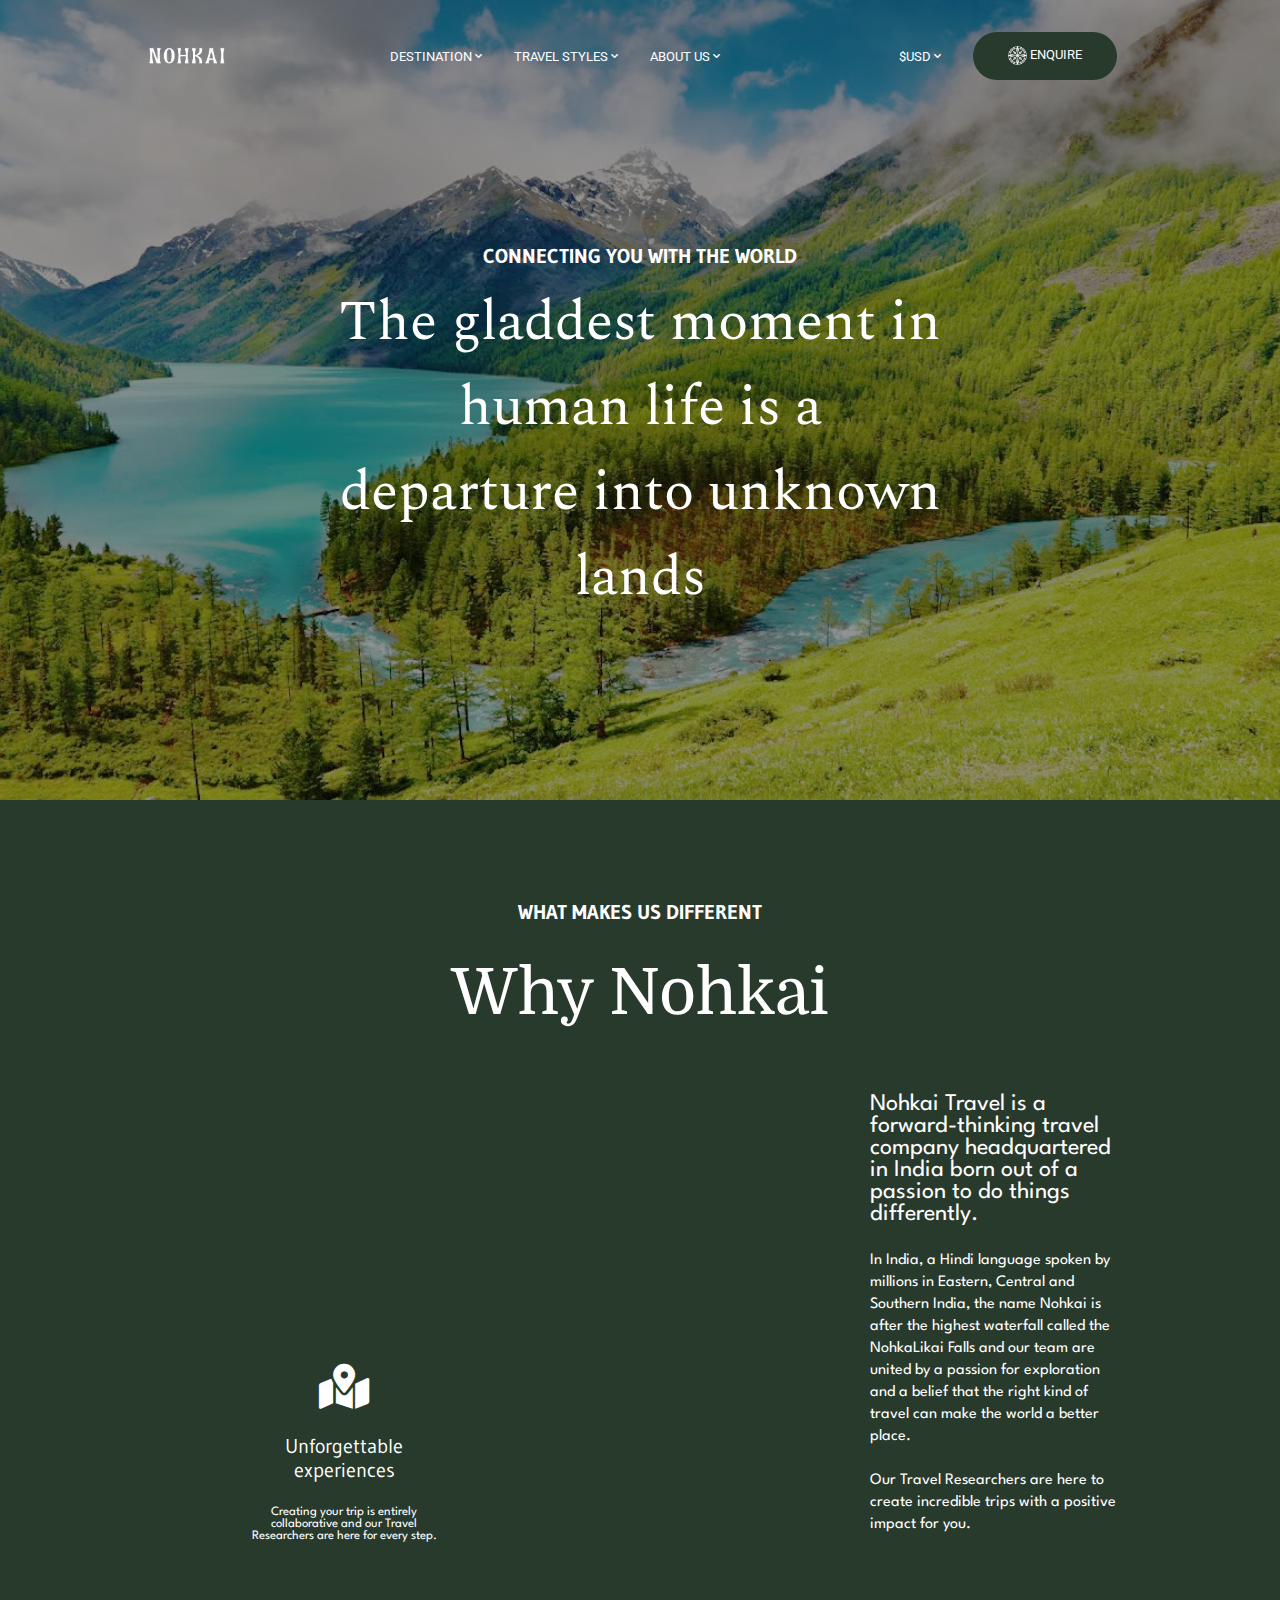
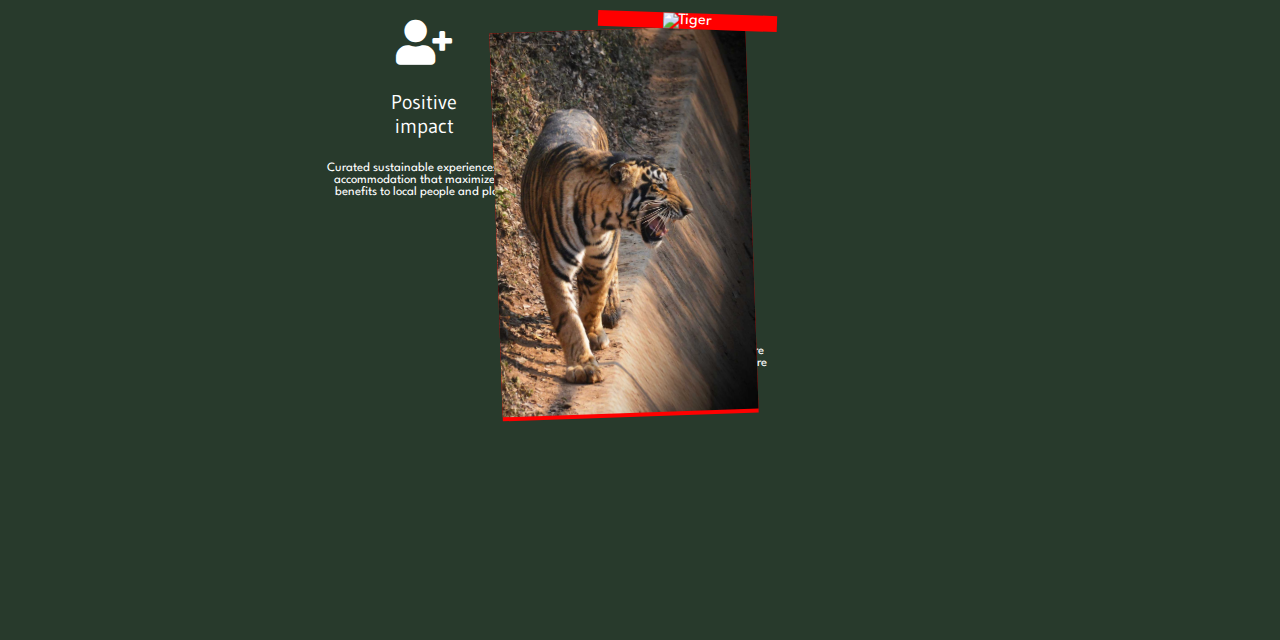
==== commit 95921fa6: "Update tour.html" ====
--- a/Travel/tour.html
+++ b/Travel/tour.html
@@ -44,8 +44,8 @@
                 Curated sustainable experiences and accommodation that maximize the benefits to local people and place.</div><br>
             <div class = "describe fair"><span class = "heading"><i class="fas fa-users"></i><br><br>Fairness<br>and<br>Transparency<br><br></span>
                 An open, competitive pricing structure that ensures more money goes to where it's needed in the destination.</div>
-            <div class= "img2"><img src="images/tiger.jpg" alt="Tiger"></div>
-            <div class= "img2 taj"><img src="images/taj_mahal.jpg" alt="Tiger"></div>
+            <div class = "imgdiv"><div class= "img2"><img src="images/tiger.jpg" alt="Tiger"></div>
+            <div class= "img2 taj"><img src="images/taj_mahal.jpg" alt="Tiger"></div></div>
 
         </div>
 
--- a/Travel/tour.css
+++ b/Travel/tour.css
@@ -222,7 +222,7 @@
     height: 64rem;
     position: absolute;
     margin: 1rem 15rem;
-    width: 40rem;
+    width: 40%;
 }
 .features .cntrl-img .describe{
     font-size: 0.8rem;
@@ -236,12 +236,17 @@
     top: 22rem;
 }
 .features .cntrl-img img{
-    bottom: 42rem;
-    height: 30rem;
-    left: 10rem;
+    height: 100%;
+    width: 100%;
+}
+.features .cntrl-img .img2{
+    background-color: red;
+    bottom: 65%;
+    max-height: 50%;
+    left: 50%;
     position: relative;
     transform: rotate(-2deg);
-    width: 20rem;
+    width: 50%;
 }
 .features .cntrl-img .impact{
     left: 5rem;
@@ -251,33 +256,24 @@
     font-size: 2.8rem;
 }
 .features .cntrl-img .taj{
-    bottom: 20rem;
-    height: 20rem;
-    left: 30rem;
+    bottom: 43%;
+    max-height: 28%;
+    left: 70%;
     position: absolute;
     transform: rotate(2deg);
-    width: 15rem;
+    width: 35%;
 }
 .features .why-nohkai{
     font-family: 'Spartan', sans-serif;
     font-size: 1.5rem;
-    margin: 5rem 65rem;
+    margin: 5% 68%;
     text-align: left;
-    width: 20rem;
+    width: 20%;
 }
 .features .why-nohkai span{
     font-size: 1rem;
 }
 @media only screen and (max-width: 1300px) {
-    .features .cntrl-img{
-        width: 35rem;
-    }
-    .features .cntrl-img img{
-        height: 20rem;
-        width: 13rem;
-    }
-    .features .why-nohkai{
-        width: 15rem;
-    }
-
-}
+
+
+}
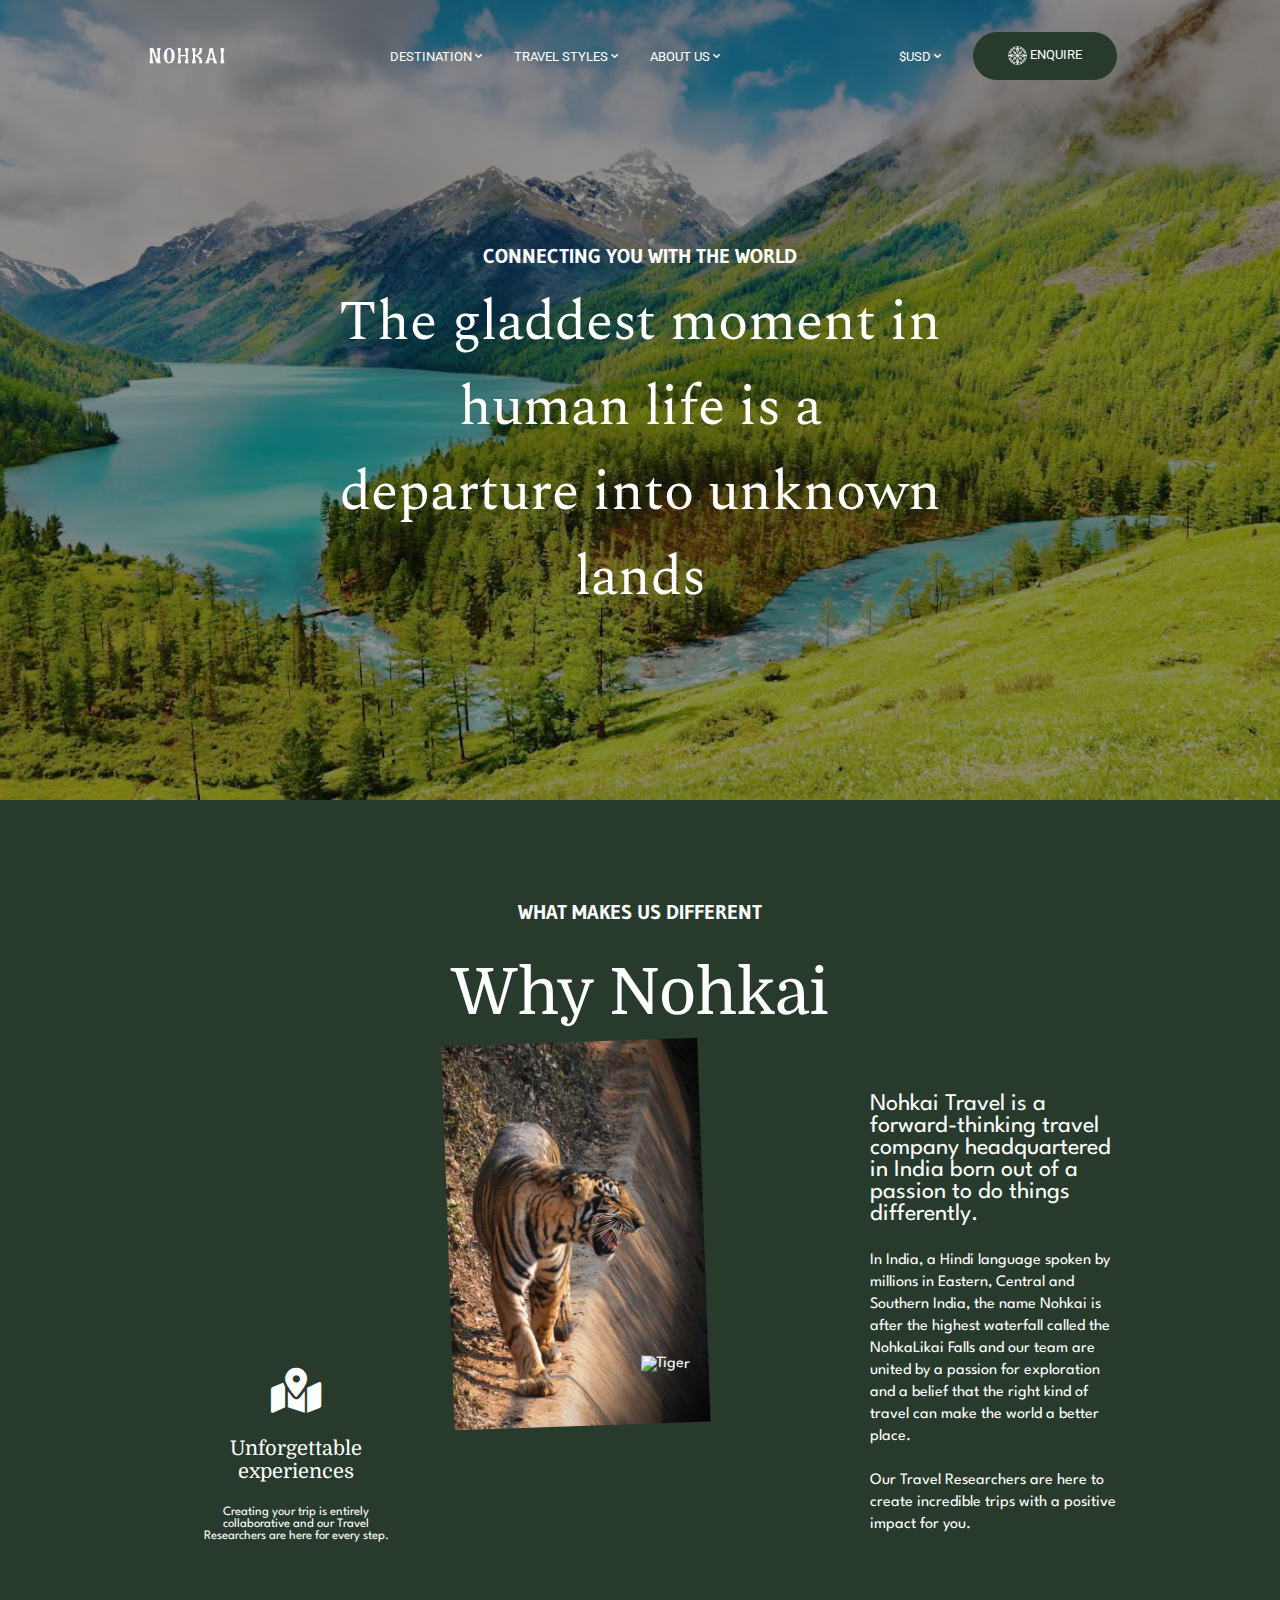
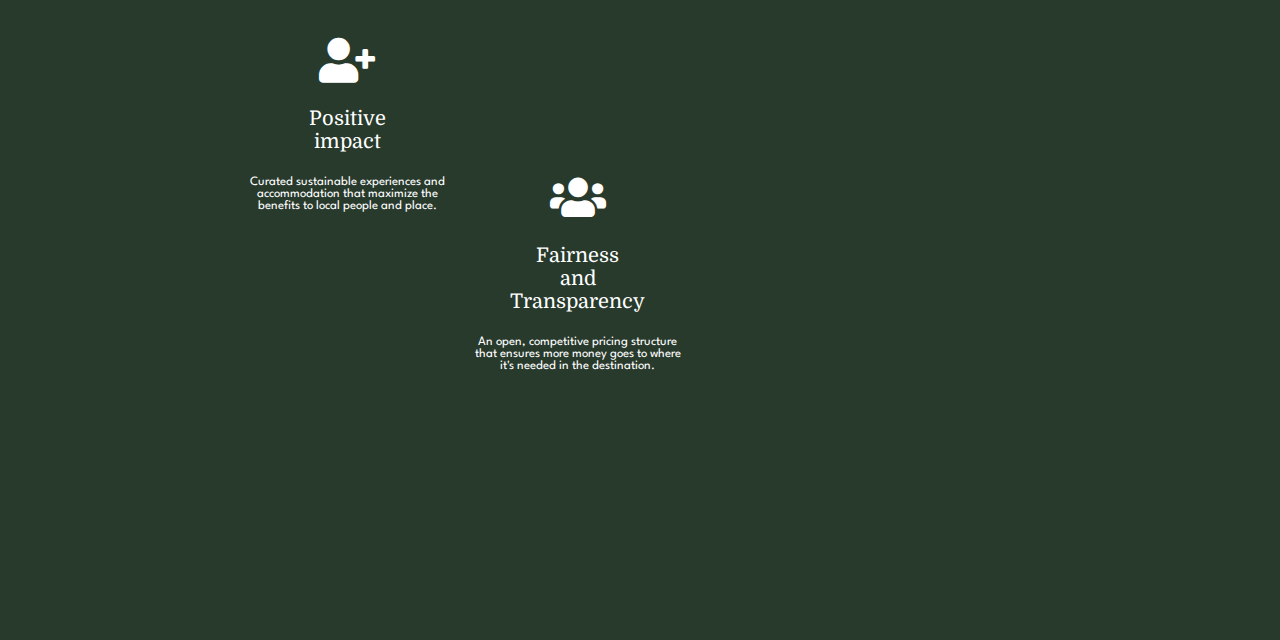
==== commit 01b2ff72: "Update tour.html" ====
--- a/Travel/tour.html
+++ b/Travel/tour.html
@@ -7,7 +7,7 @@
     <link rel="icon" type="image/png" href="images/favicon.ico"/>
     <link rel="stylesheet" href = "css/all.min.css">
     <link rel="stylesheet" href = "tour.css">
-    <title>Nohkai | Home</title>
+    <title>Nohkai Travel | Home</title>
 </head>
 <body>
     <div class = "intro">
@@ -44,8 +44,10 @@
                 Curated sustainable experiences and accommodation that maximize the benefits to local people and place.</div><br>
             <div class = "describe fair"><span class = "heading"><i class="fas fa-users"></i><br><br>Fairness<br>and<br>Transparency<br><br></span>
                 An open, competitive pricing structure that ensures more money goes to where it's needed in the destination.</div>
-            <div class = "imgdiv"><div class= "img2"><img src="images/tiger.jpg" alt="Tiger"></div>
-            <div class= "img2 taj"><img src="images/taj_mahal.jpg" alt="Tiger"></div></div>
+            <div class = "imgdiv">
+                <div class= "img2"><img src="images/tiger.jpg" alt="Tiger"></div>
+                <div class= "img2 taj"><img src="images/taj_mahal.jpg" alt="Tiger"></div>
+            </div>
 
         </div>
 
@@ -53,7 +55,29 @@
             <span>In India, a Hindi language spoken by millions in Eastern, Central and Southern India, the name Nohkai is after the
             highest waterfall called the NohkaLikai Falls and our team are united by a passion for exploration and a belief that 
             the right kind of travel can make the world a better place.<br><br>Our Travel Researchers are here to create incredible trips 
-            with a positive impact for you.</span></div>
+            with a positive impact for you.</span>
+        </div>
+        <div class= "cntrl-desc">
+            <div class = "feature-icon">
+                <i class="fas fa-map-marked-alt"></i>
+            </div>
+            <div class = "describe2"><span class = "heading2">Unforgettable experiences<br><br></span>
+                Creating your trip is entirely collaborative and our Travel Researchers are here for every step.
+            </div><br>
+            <div class = "feature-icon">
+                <i class="fas fa-user-plus"></i>
+            </div>
+            <div class = "describe2"><span class = "heading2">Positive impact<br><br></span>
+                Curated sustainable experiences and accommodation that maximize the benefits to local people and place.
+            </div><br>
+            <div class = "feature-icon">
+                <i class="fas fa-users"></i>
+            </div>
+            <div class = "describe2"><span class = "heading2">Fairness and Transparency<br><br></span>
+                An open, competitive pricing structure that ensures more money goes to where it's needed in the destination.
+            </div>
+
+        </div>
     </div> 
 </body>
 </html>
--- a/Travel/tour.css
+++ b/Travel/tour.css
@@ -196,7 +196,7 @@
 /*2nd component*/
 
 .heading{
-    font-family: 'Gudea', sans-serif;
+    font-family: 'Domine', serif;
     font-size: 1.25rem;
 }
 .features{
@@ -217,48 +217,55 @@
     font-weight: lighter;
     padding-top: 2rem;
 }
+.features .cntrl-desc{
+    display: none;
+}
 .features .cntrl-img{
     font-family: 'Spartan', sans-serif;
     height: 64rem;
     position: absolute;
-    margin: 1rem 15rem;
+    margin: 1% 15%;
     width: 40%;
 }
 .features .cntrl-img .describe{
     font-size: 0.8rem;
     position: relative;
     text-align: center;
-    top: 20rem;
+    top: 32%;
     width: 13rem;
 }
 .features .cntrl-img .fair{
-    left: 20rem;
-    top: 22rem;
+    left: 55%;
+    top: 35%;
 }
 .features .cntrl-img img{
     height: 100%;
     width: 100%;
 }
-.features .cntrl-img .img2{
-    background-color: red;
+.features .cntrl-img .imgdiv{
+    position: absolute;
+    top: 0;
+    width: auto;
+}
+.features .cntrl-img .imgdiv  .img2{
     bottom: 65%;
+    left: 50%;
     max-height: 50%;
-    left: 50%;
     position: relative;
     transform: rotate(-2deg);
     width: 50%;
 }
 .features .cntrl-img .impact{
-    left: 5rem;
-    top: 24rem;
+    left: 10%;
+    top: 40%;
 }
 .features .cntrl-img span i{
     font-size: 2.8rem;
 }
-.features .cntrl-img .taj{
-    bottom: 43%;
+.features .cntrl-img .imgdiv .taj{
+    bottom: 15%;
+    left: 75%;
     max-height: 28%;
-    left: 70%;
     position: absolute;
     transform: rotate(2deg);
     width: 35%;
@@ -273,7 +280,64 @@
 .features .why-nohkai span{
     font-size: 1rem;
 }
-@media only screen and (max-width: 1300px) {
-
-
-}
+@media only screen and (max-width: 1024px) {
+    .features{
+        display: flex;
+        flex-direction: column;
+        height: 130rem;
+    }
+    .features .cntrl-img{
+        position: absolute;
+        max-height: 180%;
+        max-width: 40%;
+    }
+    .features .cntrl-desc{
+        display: inline-block;
+        margin-bottom: 7rem ;
+        width: 100%;
+    }
+    .features .cntrl-desc .feature-icon{
+        float: left;
+        width: 30%;
+    }
+    .features .cntrl-desc .feature-icon i{
+        font-size: 2.5rem;
+    }
+    .features .cntrl-desc .describe2{
+        font-family: 'Spartan', sans-serif;
+        font-size: 1rem;
+        margin-left: 30%;
+        width: 70%;
+    }
+    .features .cntrl-desc .describe2 .heading2{
+        font-family: 'Domine', serif;
+        font-size: 1.2rem;
+    }
+    .features .cntrl-img .describe{
+        display: none;
+    }
+    .features .cntrl-img .imgdiv{
+        top: 10rem;
+    }
+    .features .cntrl-img .imgdiv  .img2{
+        bottom: 0;
+        height: 200%;
+        position: unset;
+        top: 18%;
+        width: 130%;
+    }
+    .features .cntrl-img .imgdiv .taj{
+        bottom: 0;
+        left: 70%;
+        min-height: 60%;
+        position: absolute;
+        top: 60%;
+        width: 75%;
+    }
+    .features .why-nohkai{
+        margin: auto;
+        position: relative;
+        top: 25rem;
+        width: 95%;
+    }
+}
